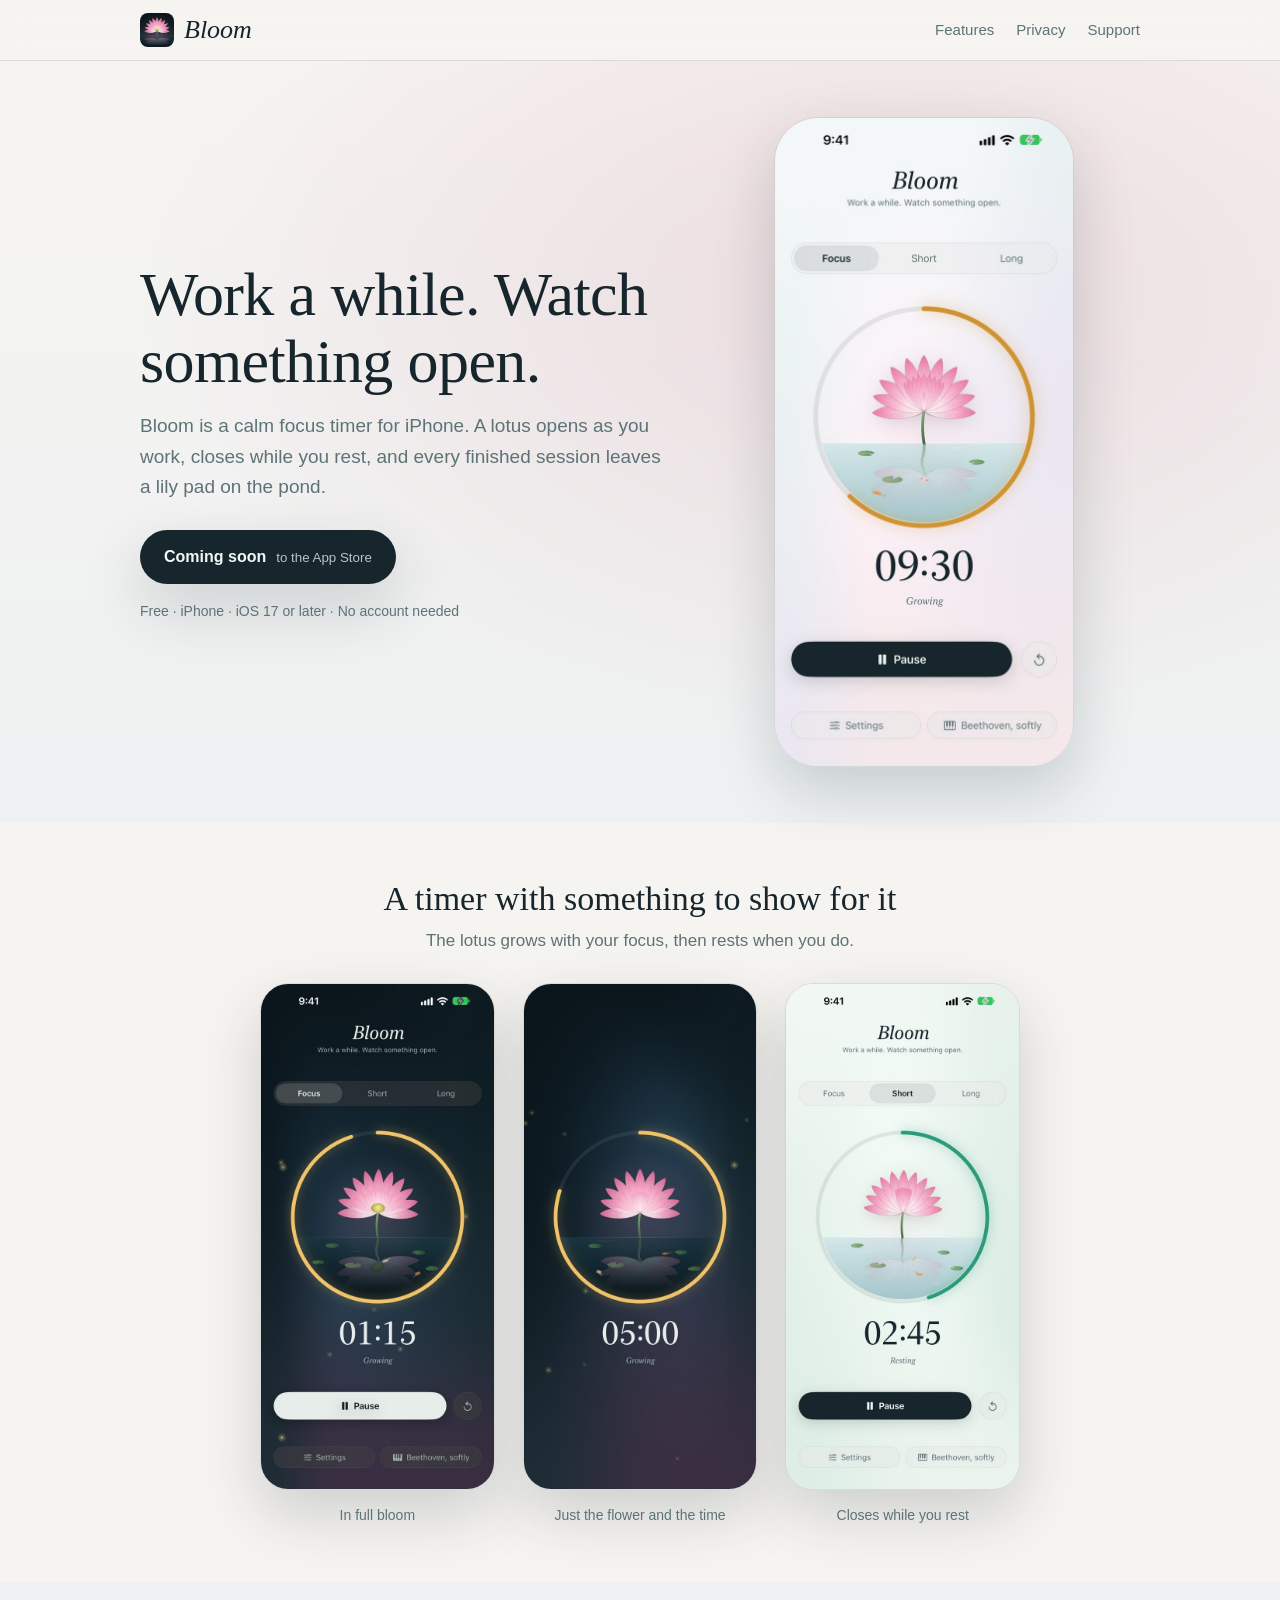
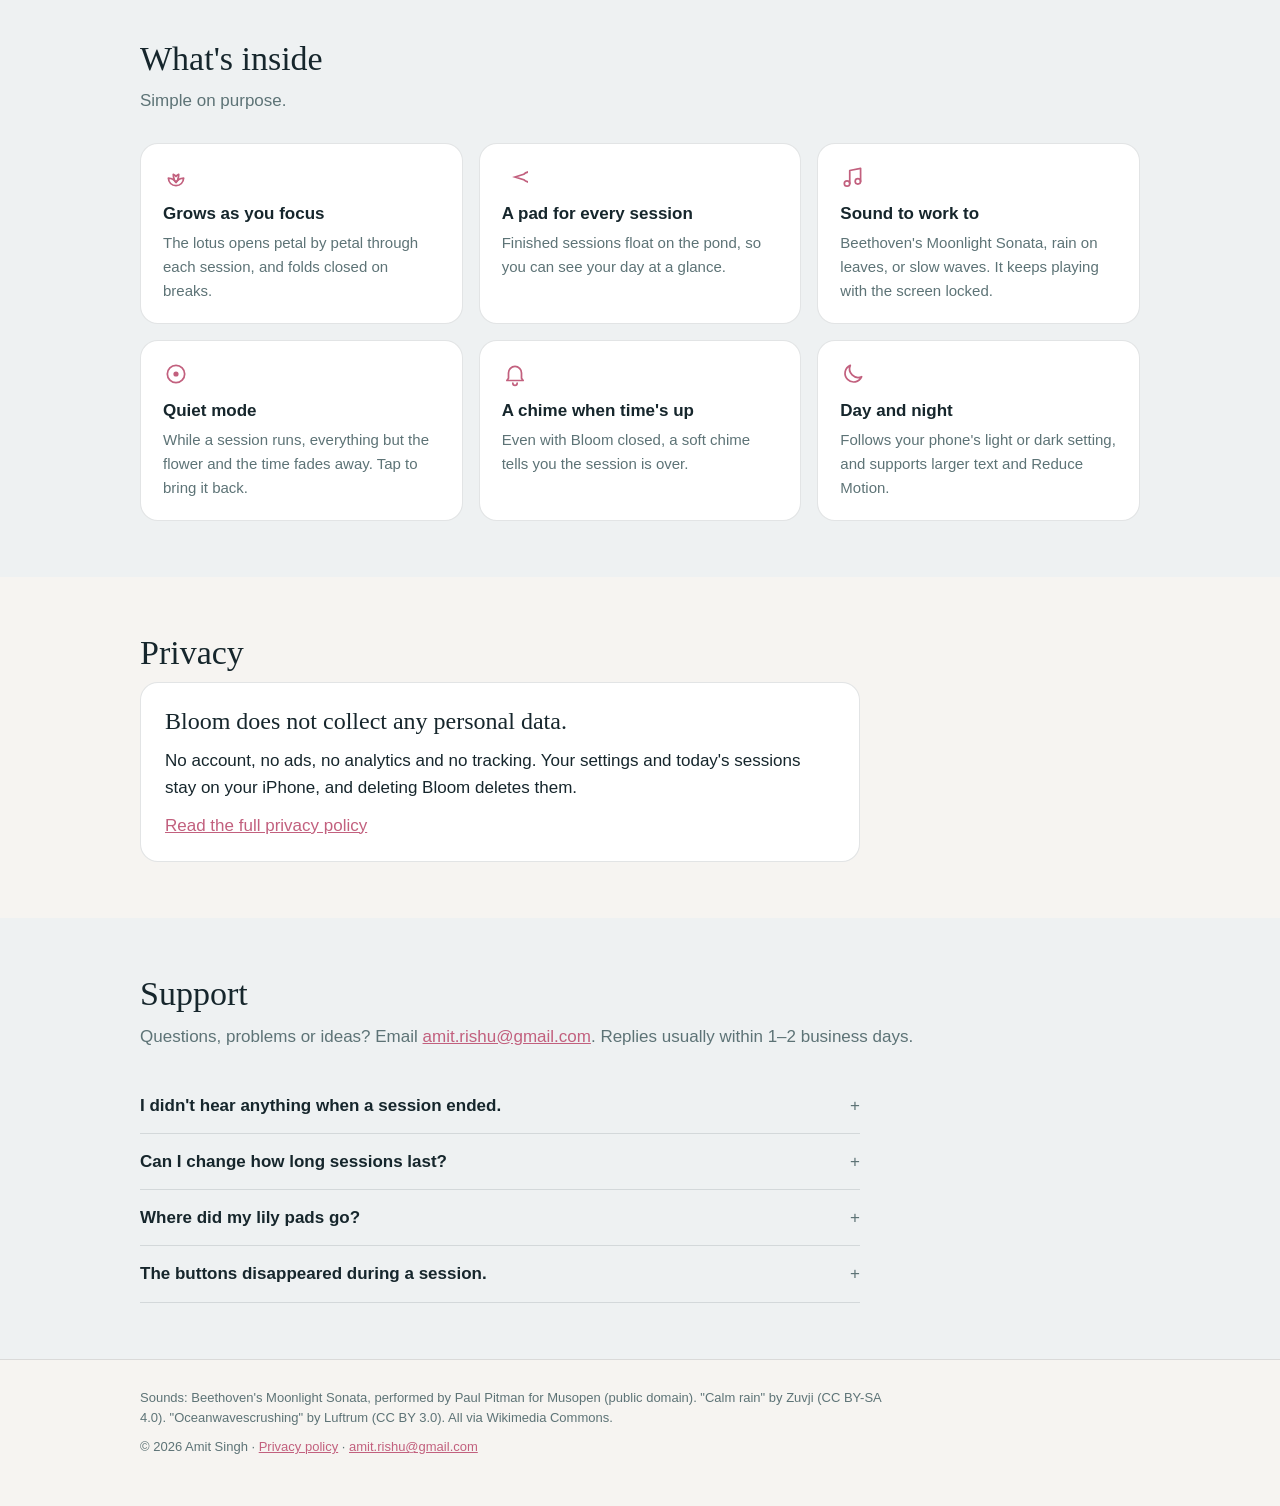
==== index.html @ e1747d7a "Add files via upload" ====
<!DOCTYPE html>
<html lang="en">
<head>
<meta charset="utf-8">
<meta name="viewport" content="width=device-width, initial-scale=1">
<title>Bloom — a calm focus timer for iPhone</title>
<meta name="description" content="Bloom is a calm focus timer for iPhone. A lotus opens as you work, closes while you rest, and every finished session leaves a lily pad on the pond.">
<meta name="theme-color" content="#f6f4f1" media="(prefers-color-scheme: light)">
<meta name="theme-color" content="#0b161c" media="(prefers-color-scheme: dark)">
<link rel="icon" type="image/png" href="assets/favicon-64.png">
<link rel="apple-touch-icon" href="assets/apple-touch-icon.png">
<meta property="og:title" content="Bloom — a calm focus timer">
<meta property="og:description" content="A lotus opens as you work, closes while you rest, and every finished session leaves a lily pad on the pond.">
<meta property="og:image" content="assets/share-card.png">
<link rel="stylesheet" href="style.css">
</head>
<body>

<header class="top">
  <div class="wrap">
    <a class="brand" href="#"><img src="assets/icon-512.png" alt=""><span>Bloom</span></a>
    <nav>
      <a class="optional" href="#features">Features</a>
      <a href="#privacy">Privacy</a>
      <a href="#support">Support</a>
    </nav>
  </div>
</header>

<main>
  <div class="hero">
    <div class="wrap">
      <div>
        <h1>Work a while. Watch something open.</h1>
        <p class="lede">Bloom is a calm focus timer for iPhone. A lotus opens as you work, closes while
          you rest, and every finished session leaves a lily pad on the pond.</p>
        <!-- When Bloom is live: set href to the App Store link, remove aria-disabled, and change the
             text to "Download on the App Store" (or use Apple's official badge). -->
        <a class="store" aria-disabled="true">Coming soon <small>to the App Store</small></a>
        <p class="facts">Free · iPhone · iOS 17 or later · No account needed</p>
      </div>
      <picture class="phone">
        <source srcset="assets/dark-1-hero.jpg" media="(prefers-color-scheme: dark)">
        <img src="assets/light-1-hero.jpg" width="600" height="1304"
             alt="Bloom's timer: a pink lotus half open above a small pond inside a gold progress ring, with 09:30 left.">
      </picture>
    </div>
  </div>

  <section id="screens">
    <div class="wrap">
      <h2>A timer with something to show for it</h2>
      <p class="sub">The lotus grows with your focus, then rests when you do.</p>
      <div class="shots">
        <figure><img src="assets/dark-2-bloom.jpg" width="600" height="1304" loading="lazy"
             alt="The lotus in full bloom with a golden centre, lily pads on the pond."><figcaption>In full bloom</figcaption></figure>
        <figure><img src="assets/dark-3-quiet.jpg" width="600" height="1304" loading="lazy"
             alt="Quiet mode: only the lotus and the time remain on screen."><figcaption>Just the flower and the time</figcaption></figure>
        <figure><img src="assets/light-4-break.jpg" width="600" height="1304" loading="lazy"
             alt="A break in the day theme: the lotus gently closing, with a green progress ring."><figcaption>Closes while you rest</figcaption></figure>
      </div>
    </div>
  </section>

  <section id="features" class="alt">
    <div class="wrap">
      <h2>What's inside</h2>
      <p class="sub">Simple on purpose.</p>
      <div class="features">
        <div class="feature">
          <svg class="mark" viewBox="0 0 24 24" fill="none" stroke="currentColor" stroke-width="1.6" stroke-linecap="round" stroke-linejoin="round" aria-hidden="true"><path d="M12 20c-4 0-7-3-7-7 3 0 5.5 1.5 7 4 1.5-2.5 4-4 7-4 0 4-3 7-7 7z"/><path d="M12 17c-2-2-2.5-5-2.5-7.5C11 10 12 11.5 12 11.5s1-1.5 2.5-2C14.5 12 14 15 12 17z"/></svg>
          <h3>Grows as you focus</h3>
          <p>The lotus opens petal by petal through each session, and folds closed on breaks.</p>
        </div>
        <div class="feature">
          <svg class="mark" viewBox="0 0 24 24" fill="none" stroke="currentColor" stroke-width="1.6" stroke-linecap="round" aria-hidden="true"><path d="M12 12 20 9.5A8.5 5 0 1 1 20 14.5Z"/></svg>
          <h3>A pad for every session</h3>
          <p>Finished sessions float on the pond, so you can see your day at a glance.</p>
        </div>
        <div class="feature">
          <svg class="mark" viewBox="0 0 24 24" fill="none" stroke="currentColor" stroke-width="1.6" stroke-linecap="round" stroke-linejoin="round" aria-hidden="true"><path d="M9 18V6l10-2v12"/><circle cx="6.5" cy="18" r="2.5"/><circle cx="16.5" cy="16" r="2.5"/></svg>
          <h3>Sound to work to</h3>
          <p>Beethoven's Moonlight Sonata, rain on leaves, or slow waves. It keeps playing with the screen locked.</p>
        </div>
        <div class="feature">
          <svg class="mark" viewBox="0 0 24 24" fill="none" stroke="currentColor" stroke-width="1.6" aria-hidden="true"><circle cx="12" cy="12" r="8"/><circle cx="12" cy="12" r="1.6" fill="currentColor"/></svg>
          <h3>Quiet mode</h3>
          <p>While a session runs, everything but the flower and the time fades away. Tap to bring it back.</p>
        </div>
        <div class="feature">
          <svg class="mark" viewBox="0 0 24 24" fill="none" stroke="currentColor" stroke-width="1.6" stroke-linecap="round" stroke-linejoin="round" aria-hidden="true"><path d="M6 16V11a6 6 0 1 1 12 0v5l1.5 2h-15z"/><path d="M10 20.5a2 2 0 0 0 4 0"/></svg>
          <h3>A chime when time's up</h3>
          <p>Even with Bloom closed, a soft chime tells you the session is over.</p>
        </div>
        <div class="feature">
          <svg class="mark" viewBox="0 0 24 24" fill="none" stroke="currentColor" stroke-width="1.6" stroke-linecap="round" stroke-linejoin="round" aria-hidden="true"><path d="M20 14.5A8 8 0 0 1 9.5 4a8 8 0 1 0 10.5 10.5z"/></svg>
          <h3>Day and night</h3>
          <p>Follows your phone's light or dark setting, and supports larger text and Reduce Motion.</p>
        </div>
      </div>
    </div>
  </section>

  <section id="privacy">
    <div class="wrap">
      <h2>Privacy</h2>
      <div class="note">
        <p class="big">Bloom does not collect any personal data.</p>
        <p>No account, no ads, no analytics and no tracking. Your settings and today's sessions stay
          on your iPhone, and deleting Bloom deletes them.</p>
        <p><a href="privacy.html">Read the full privacy policy</a></p>
      </div>
    </div>
  </section>

  <section id="support" class="alt">
    <div class="wrap">
      <h2>Support</h2>
      <p class="sub">Questions, problems or ideas? Email
        <a href="mailto:amit.rishu@gmail.com">amit.rishu@gmail.com</a>. Replies usually within 1–2 business days.</p>
      <details>
        <summary>I didn't hear anything when a session ended.</summary>
        <p>Check that notifications are allowed in Settings › Notifications › Bloom, and that your ringer is on.</p>
      </details>
      <details>
        <summary>Can I change how long sessions last?</summary>
        <p>Yes. Tap Settings in the app: focus runs from 1 to 90 minutes, breaks from 1 to 40. A long break
          comes after every fourth focus session.</p>
      </details>
      <details>
        <summary>Where did my lily pads go?</summary>
        <p>The pond shows today's sessions and starts fresh each morning.</p>
      </details>
      <details>
        <summary>The buttons disappeared during a session.</summary>
        <p>That's quiet mode. Tap anywhere on the screen to bring them back.</p>
      </details>
    </div>
  </section>
</main>

<footer>
  <div class="wrap">
    <p>Sounds: Beethoven's Moonlight Sonata, performed by Paul Pitman for Musopen (public domain). "Calm rain"
      by Zuvji (CC BY-SA 4.0). "Oceanwavescrushing" by Luftrum (CC BY 3.0). All via Wikimedia Commons.</p>
    <p>© 2026 Amit Singh · <a href="privacy.html">Privacy policy</a> ·
      <a href="mailto:amit.rishu@gmail.com">amit.rishu@gmail.com</a></p>
  </div>
</footer>

</body>
</html>
---- style.css ----
/* Bloom — support site. Colours are Bloom's own (Theme.swift): night teal, lotus pink and gold
   after dark; cream and ink by day. Follows the visitor's light/dark setting, like the app. */
:root {
  --bg: #f6f4f1;
  --bg-2: #eef1f2;
  --card: #ffffff;
  --ink: #16262c;
  --dim: #5d7376;
  --line: rgba(22, 38, 44, 0.12);
  --rose: #c2607e;
  --gold: #a8761a;
  --button: #16262c;
  --button-ink: #f3f7f6;
  --shadow: 0 24px 60px rgba(22, 38, 44, 0.18);
  --serif: "New York", ui-serif, Georgia, "Times New Roman", serif;
  --sans: -apple-system, BlinkMacSystemFont, "SF Pro Text", "Helvetica Neue", Arial, sans-serif;
}
@media (prefers-color-scheme: dark) {
  :root {
    --bg: #0b161c;
    --bg-2: #13232b;
    --card: #182a33;
    --ink: #e7ede9;
    --dim: #9fb0ae;
    --line: rgba(231, 237, 233, 0.13);
    --rose: #e58aa2;
    --gold: #f2c469;
    --button: #e7ede9;
    --button-ink: #12222a;
    --shadow: 0 24px 60px rgba(0, 0, 0, 0.45);
  }
}

* { box-sizing: border-box; }
html { -webkit-text-size-adjust: 100%; scroll-behavior: smooth; }
body {
  margin: 0;
  background: var(--bg);
  color: var(--ink);
  font: 17px/1.6 var(--sans);
}
img { max-width: 100%; display: block; }
a { color: var(--rose); }
.wrap { max-width: 1040px; margin: 0 auto; padding: 0 20px; }

/* Header: small and quiet — the app, not a banner, is the hero. */
.top {
  position: sticky; top: 0; z-index: 10;
  background: color-mix(in srgb, var(--bg) 88%, transparent);
  backdrop-filter: saturate(160%) blur(14px);
  -webkit-backdrop-filter: saturate(160%) blur(14px);
  border-bottom: 1px solid var(--line);
}
.top .wrap { display: flex; align-items: center; justify-content: space-between; height: 60px; }
.brand { display: flex; align-items: center; gap: 10px; color: var(--ink); text-decoration: none; }
.brand img { width: 34px; height: 34px; border-radius: 8px; }
.brand span { font: italic 26px/1 var(--serif); }
.top nav { display: flex; gap: 22px; }
.top nav a { color: var(--dim); text-decoration: none; font-size: 15px; }
.top nav a:hover { color: var(--ink); }

/* Hero: the words and the app side by side. */
.hero {
  background: radial-gradient(ellipse at 70% 30%, color-mix(in srgb, var(--rose) 16%, transparent), transparent 60%),
              linear-gradient(var(--bg), var(--bg-2));
}
.hero .wrap {
  display: grid; grid-template-columns: 1.1fr 0.9fr; gap: 40px; align-items: center;
  padding-top: 56px; padding-bottom: 56px;
}
.hero h1 { font: 400 clamp(40px, 6vw, 62px)/1.08 var(--serif); margin: 0 0 16px; letter-spacing: -0.01em; }
.hero p.lede { font-size: 19px; color: var(--dim); margin: 0 0 28px; max-width: 30em; }
.store {
  display: inline-flex; align-items: center; gap: 10px;
  background: var(--button); color: var(--button-ink);
  padding: 14px 24px; border-radius: 999px; text-decoration: none;
  font-weight: 600; font-size: 16px; box-shadow: var(--shadow);
}
.store[aria-disabled="true"] { cursor: default; }
.store small { font-weight: 500; opacity: 0.75; }
.facts { margin: 16px 0 0; color: var(--dim); font-size: 14px; }
.phone {
  display: block; justify-self: center; width: min(300px, 78vw);
  border-radius: 44px; overflow: hidden; box-shadow: var(--shadow);
  border: 1px solid var(--line);
}
.phone img { width: 100%; height: auto; }

/* Sections */
section { padding: 56px 0; scroll-margin-top: 60px; } /* clear the sticky header on nav jumps */
section h2 { font: 400 34px/1.2 var(--serif); margin: 0 0 8px; }
section .sub { color: var(--dim); margin: 0 0 28px; }
.alt { background: var(--bg-2); }

#screens .wrap { text-align: center; }
/* Three screens side by side, always fully in view (no sideways scrolling). */
.shots { display: grid; grid-template-columns: repeat(3, 1fr); gap: 28px; max-width: 760px; margin: 0 auto; }
.shots figure { margin: 0; }
.shots img { width: 100%; height: auto; border-radius: 28px; border: 1px solid var(--line); box-shadow: var(--shadow); }
.shots figcaption { color: var(--dim); font-size: 14px; text-align: center; margin-top: 14px; }

.features { display: grid; grid-template-columns: repeat(3, 1fr); gap: 16px; }
.feature { background: var(--card); border: 1px solid var(--line); border-radius: 18px; padding: 20px 22px; }
.feature h3 { font-size: 17px; margin: 0 0 4px; }
.feature p { margin: 0; color: var(--dim); font-size: 15px; }
.feature .mark { display: block; width: 26px; height: 26px; margin-bottom: 10px; color: var(--rose); }

.note { background: var(--card); border: 1px solid var(--line); border-radius: 18px; padding: 22px 24px; max-width: 720px; }
.note p { margin: 0 0 10px; }
.note p:last-child { margin: 0; }
.big { font: 400 24px/1.35 var(--serif); }

details { border-bottom: 1px solid var(--line); padding: 14px 0; max-width: 720px; }
details summary { cursor: pointer; font-weight: 600; list-style: none; }
details summary::-webkit-details-marker { display: none; }
details summary::after { content: "+"; float: right; color: var(--dim); font-weight: 400; }
details[open] summary::after { content: "–"; }
details p { color: var(--dim); margin: 8px 0 0; }

footer { border-top: 1px solid var(--line); padding: 28px 0 40px; color: var(--dim); font-size: 13px; }
footer p { margin: 0 0 8px; max-width: 760px; }

/* Privacy policy page */
.policy { max-width: 720px; padding-top: 44px; padding-bottom: 20px; }
.policy h1 { font: 400 42px/1.15 var(--serif); margin: 0 0 6px; }
.policy h2 { font: 600 19px/1.3 var(--sans); margin: 30px 0 6px; }
.policy p, .policy li { color: var(--ink); }
.policy .meta { color: var(--dim); margin: 0 0 24px; }

@media (max-width: 820px) {
  .hero .wrap { grid-template-columns: 1fr; gap: 36px; padding-top: 40px; text-align: center; }
  .hero p.lede { margin-left: auto; margin-right: auto; }
  .features { grid-template-columns: 1fr; }
  section h2 { font-size: 28px; }
  .shots { gap: 10px; }
  .shots img { border-radius: 14px; }
  .shots figcaption { font-size: 12px; line-height: 1.35; }
  .top nav { gap: 16px; }
  .top nav a.optional { display: none; }
}
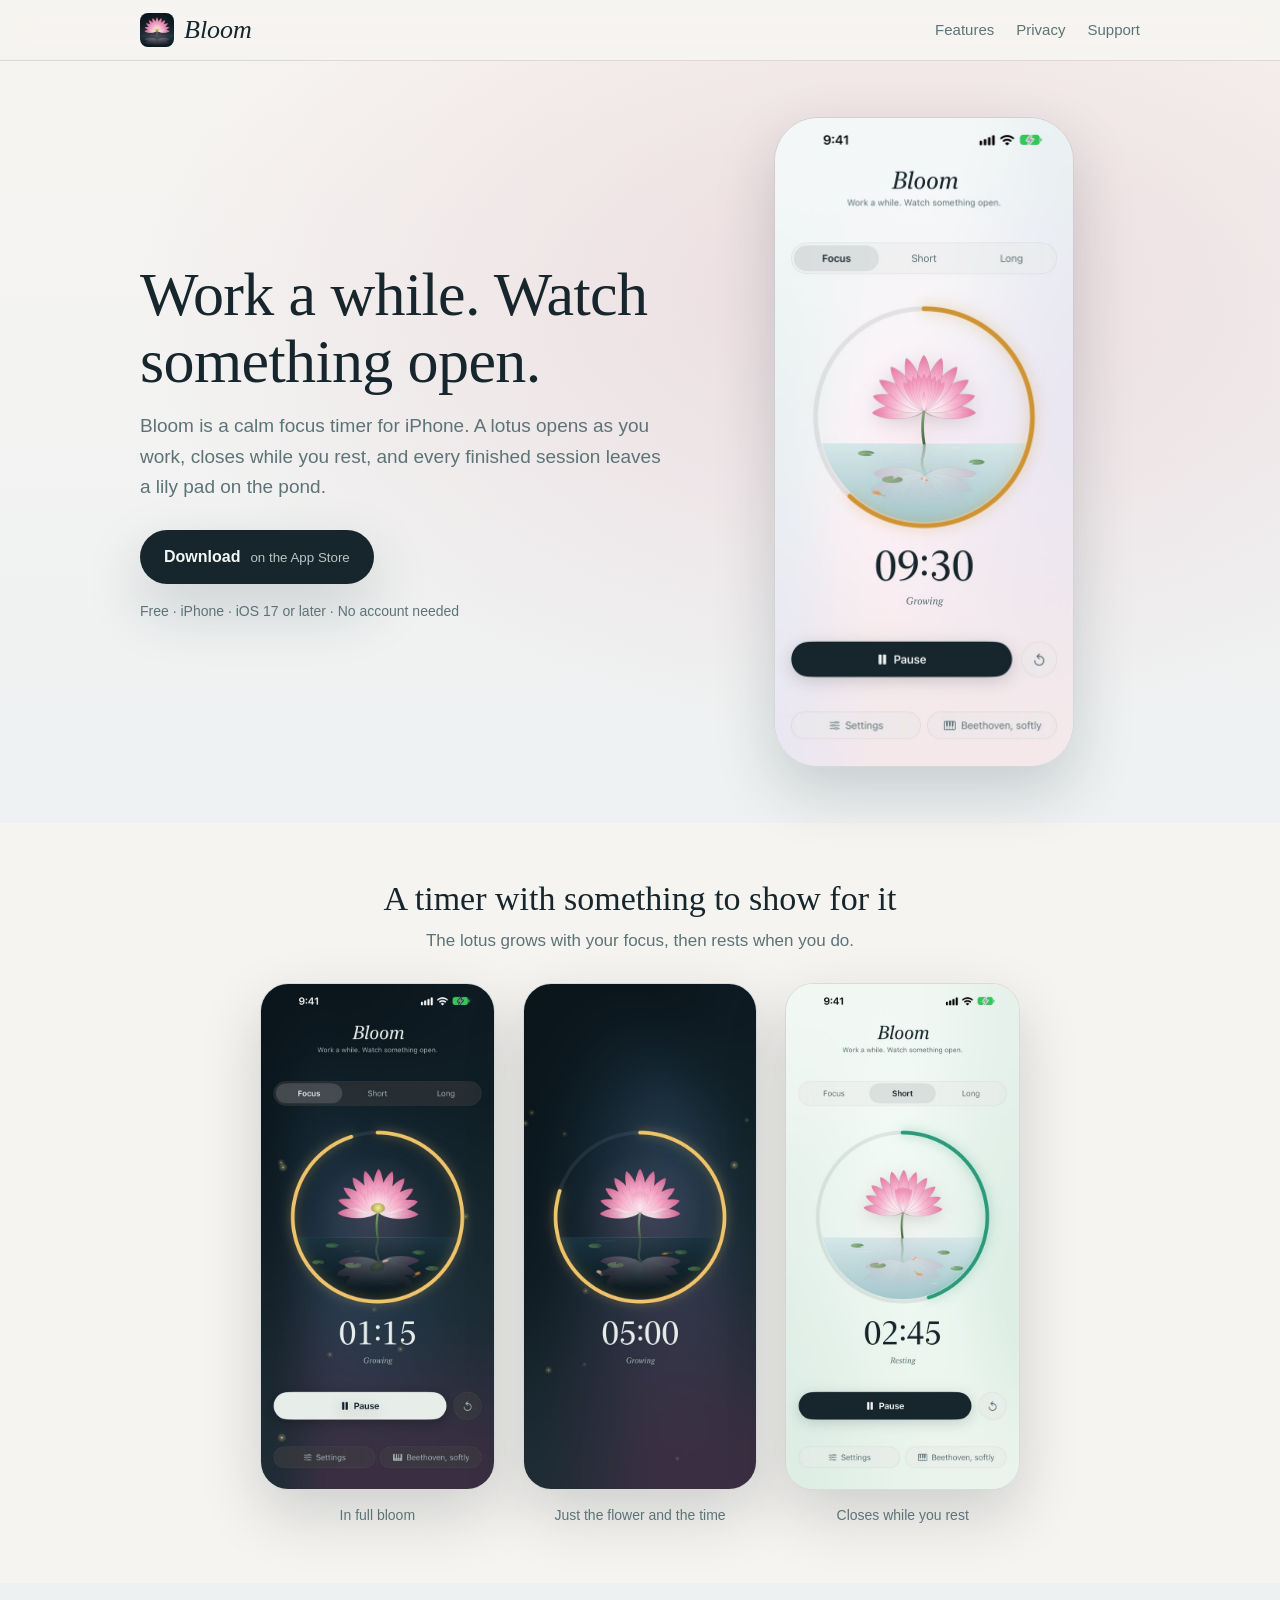
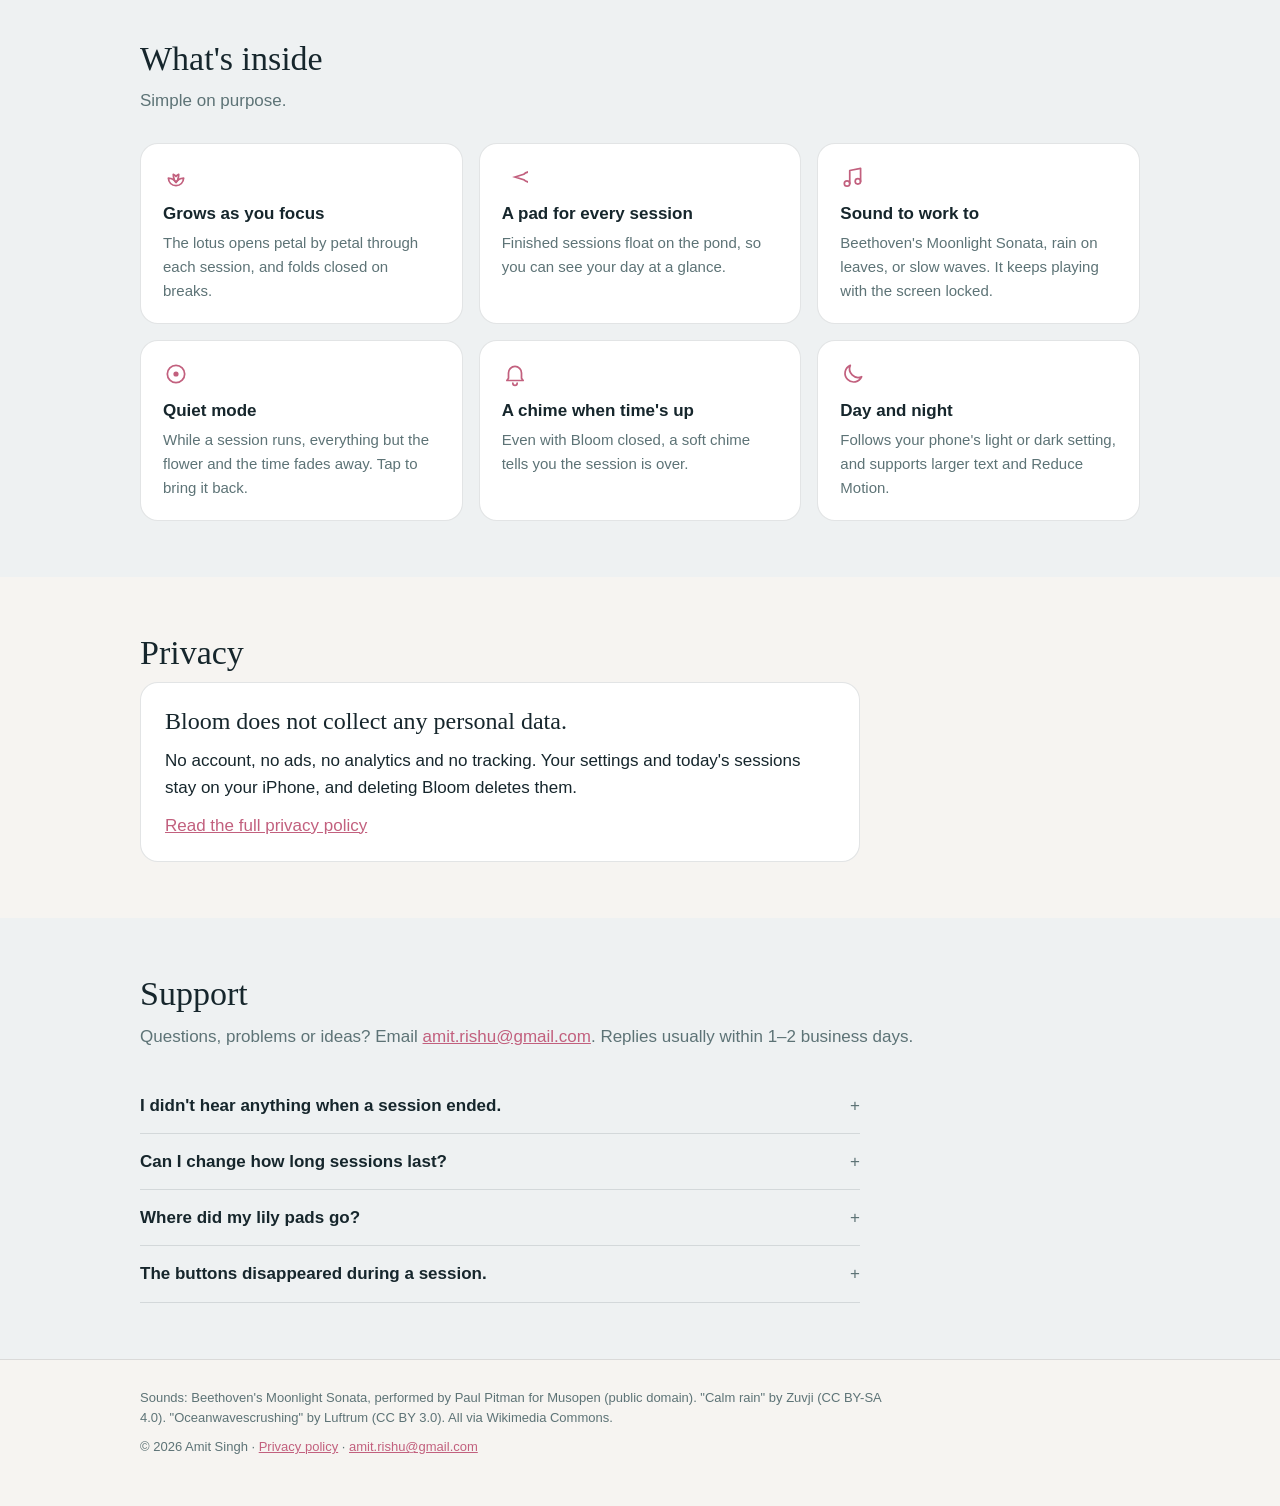
==== commit c4a9d541: "Bloom is live: link the button to the App Store Co-Authored-By: Claude Opus 5.5 <noreply@anthropic.c" ====
--- a/index.html
+++ b/index.html
@@ -34,9 +34,8 @@
         <h1>Work a while. Watch something open.</h1>
         <p class="lede">Bloom is a calm focus timer for iPhone. A lotus opens as you work, closes while
           you rest, and every finished session leaves a lily pad on the pond.</p>
-        <!-- When Bloom is live: set href to the App Store link, remove aria-disabled, and change the
-             text to "Download on the App Store" (or use Apple's official badge). -->
-        <a class="store" aria-disabled="true">Coming soon <small>to the App Store</small></a>
+        <!-- No country code in the link, so visitors land in their own country's store. -->
+        <a class="store" href="https://apps.apple.com/app/bloom-pomodoro/id6816333413">Download <small>on the App Store</small></a>
         <p class="facts">Free · iPhone · iOS 17 or later · No account needed</p>
       </div>
       <picture class="phone">
--- a/style.css
+++ b/style.css
@@ -76,7 +76,8 @@
   padding: 14px 24px; border-radius: 999px; text-decoration: none;
   font-weight: 600; font-size: 16px; box-shadow: var(--shadow);
 }
-.store[aria-disabled="true"] { cursor: default; }
+.store { transition: transform 0.15s ease; }
+.store:hover { transform: translateY(-1px); }
 .store small { font-weight: 500; opacity: 0.75; }
 .facts { margin: 16px 0 0; color: var(--dim); font-size: 14px; }
 .phone {
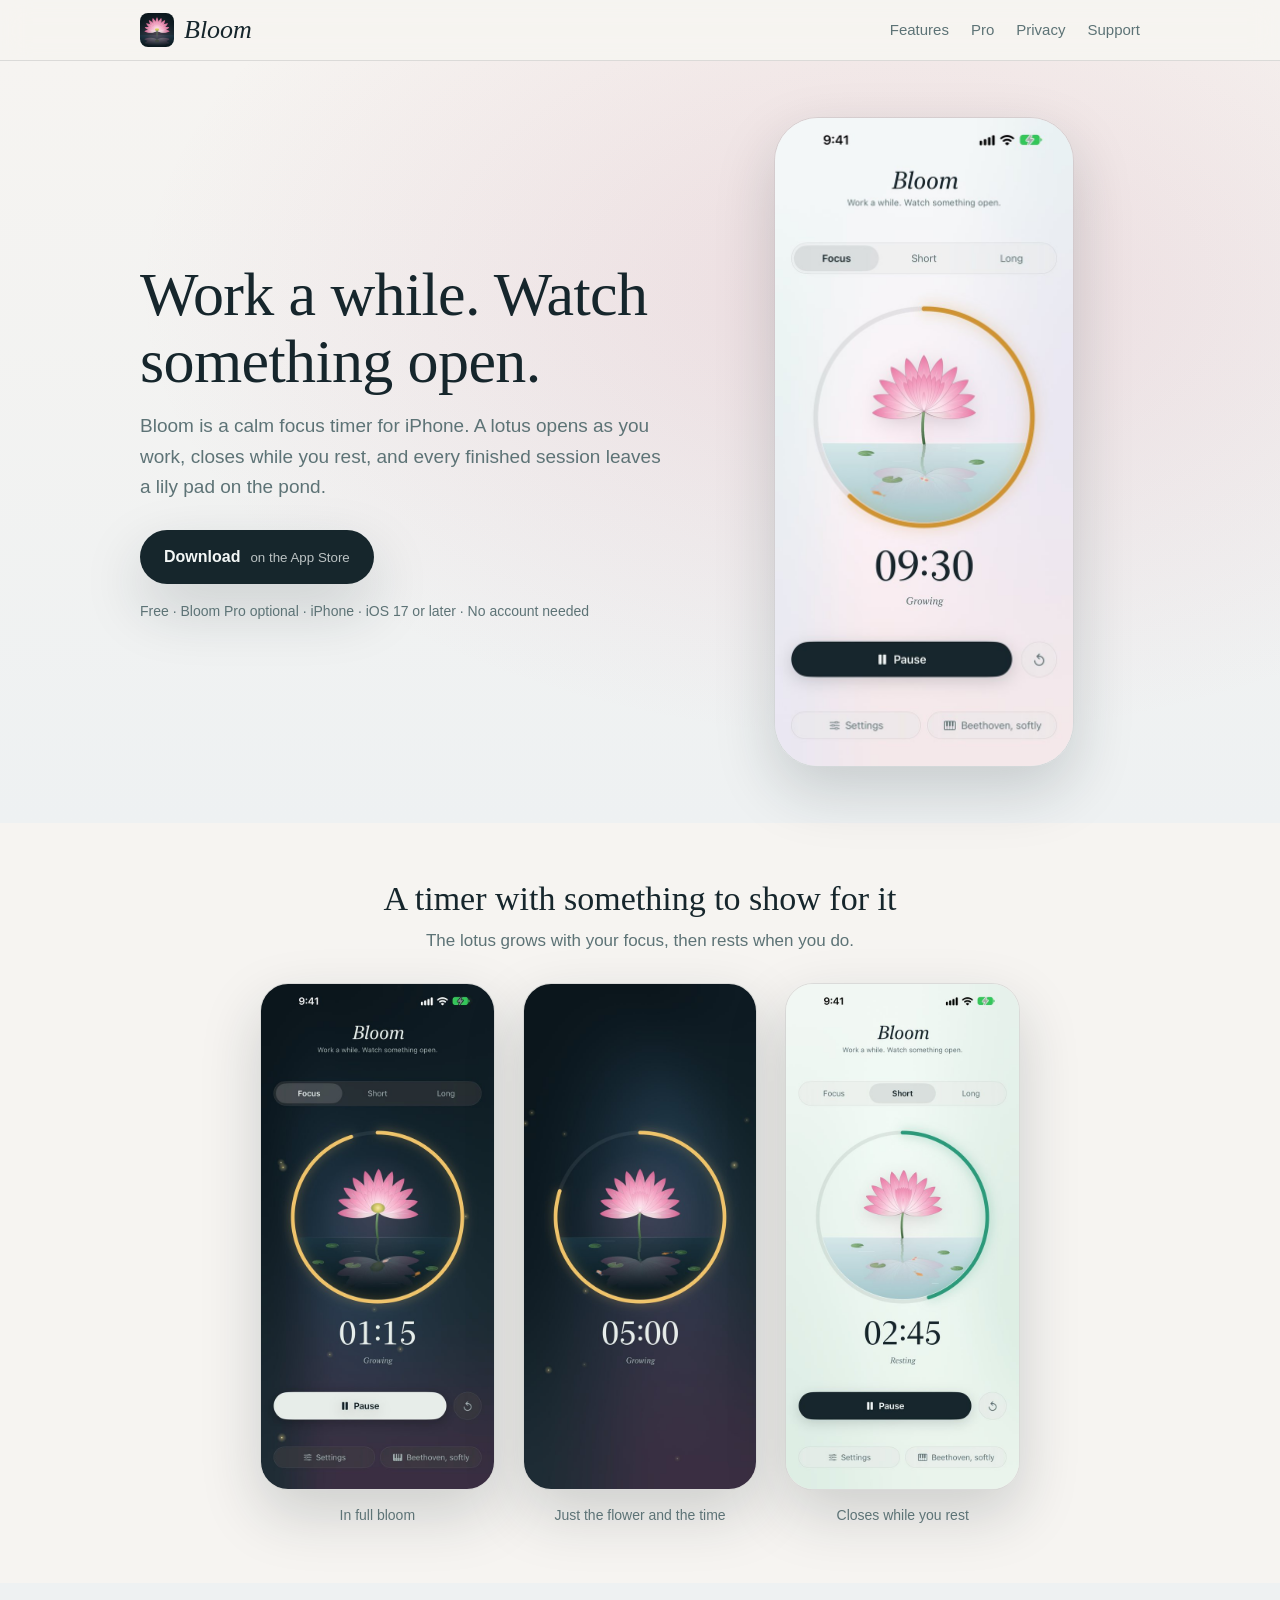
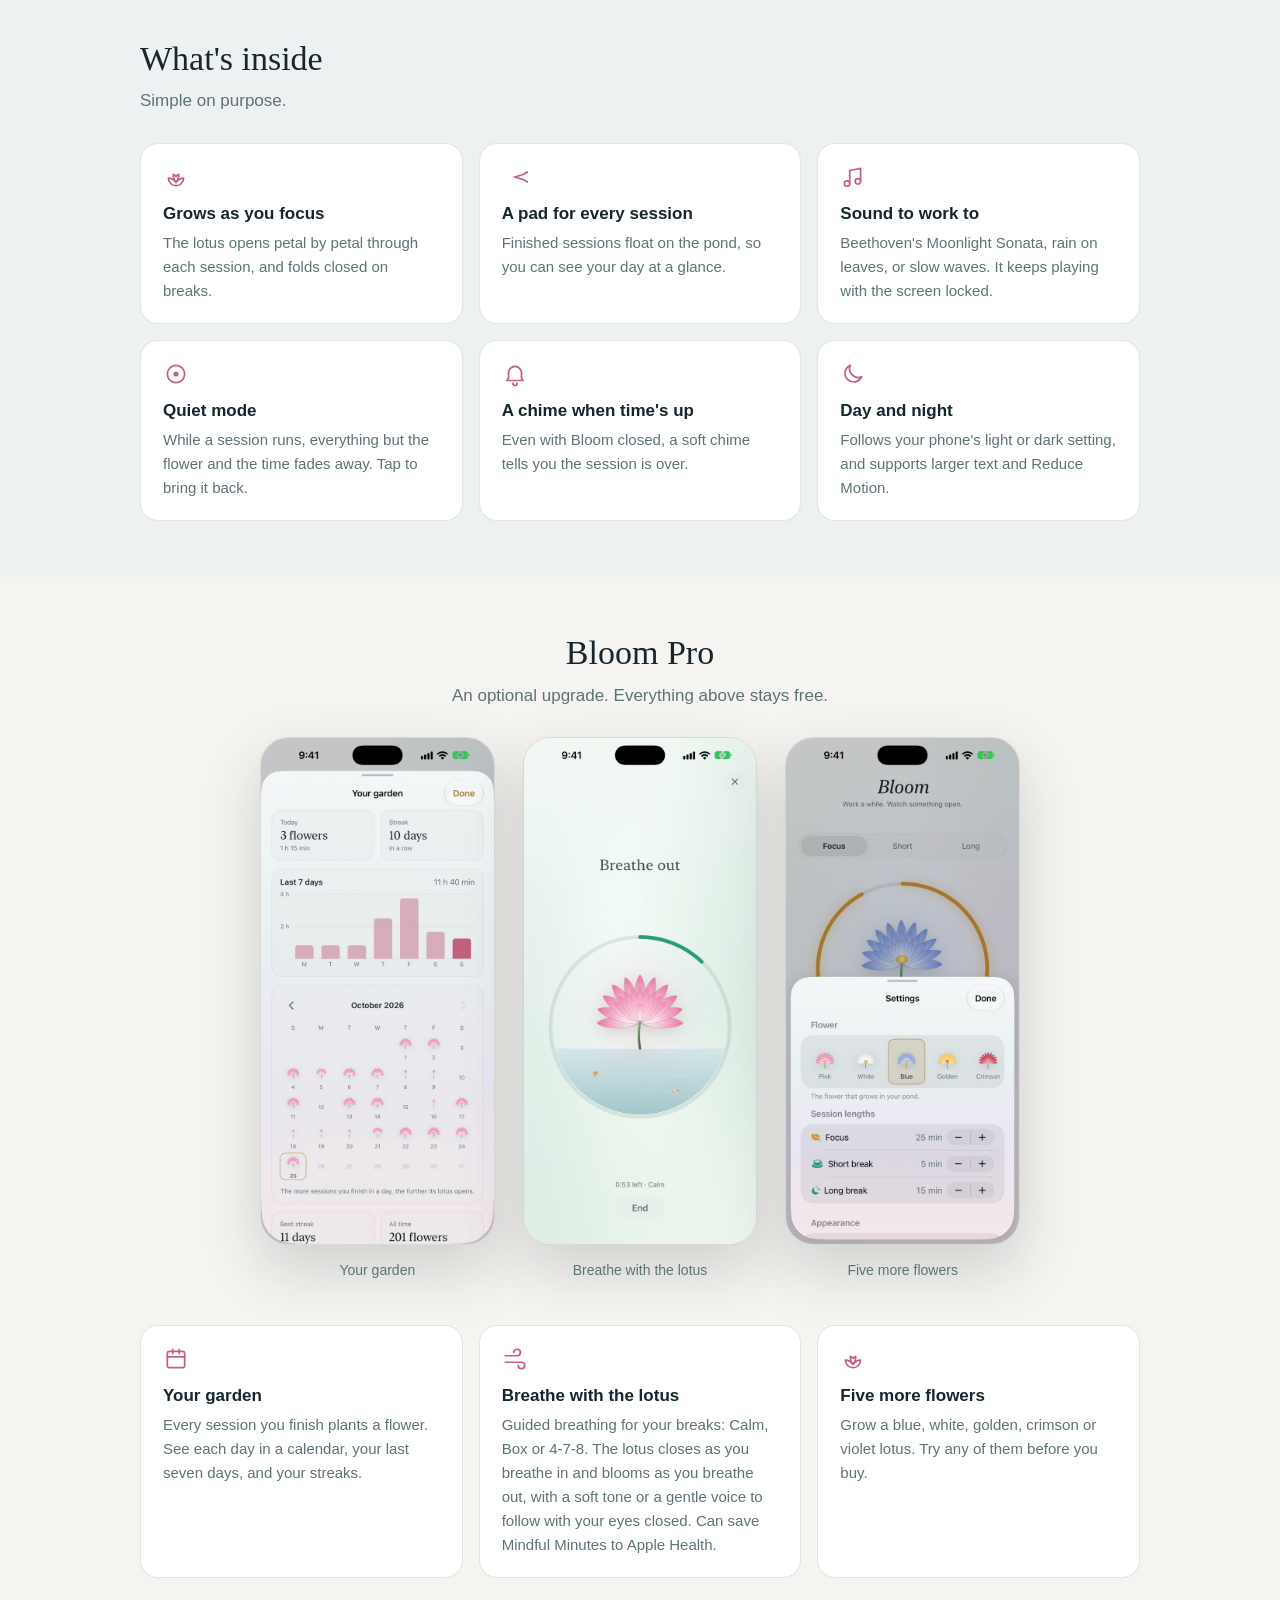
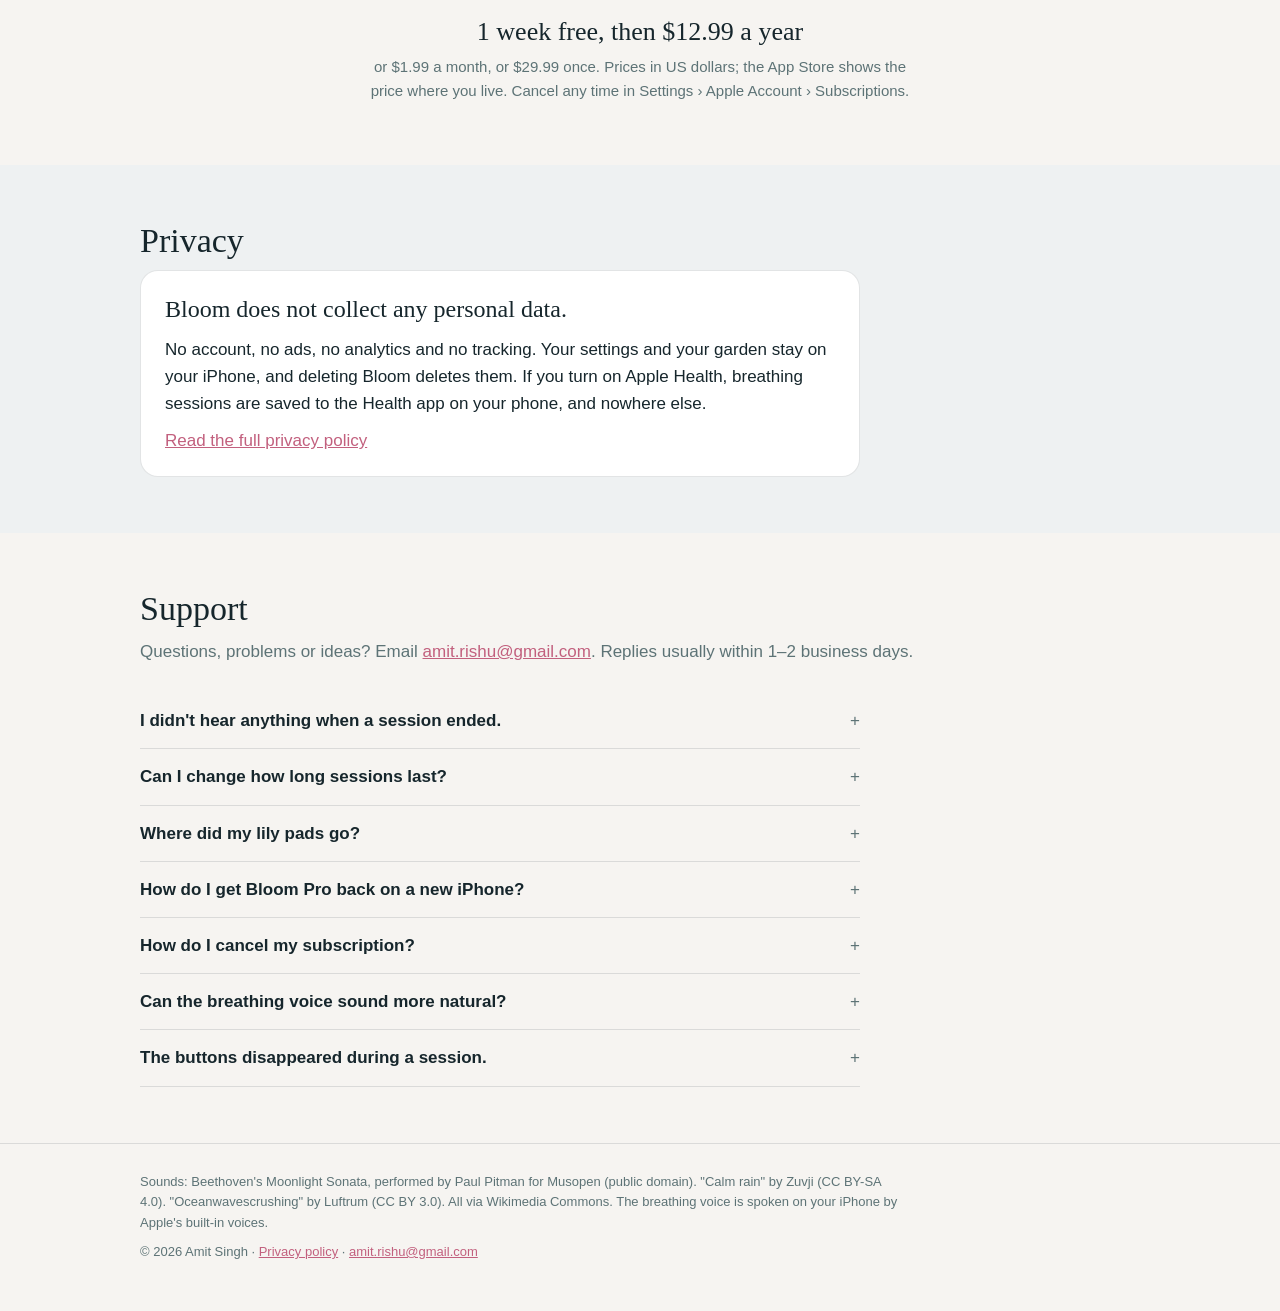
==== commit 667497d9: "Bloom 1.2: Bloom Pro section, updated privacy note and FAQs Co-Authored-By: Claude Opus 5.5 <noreply" ====
--- a/index.html
+++ b/index.html
@@ -21,6 +21,7 @@
     <a class="brand" href="#"><img src="assets/icon-512.png" alt=""><span>Bloom</span></a>
     <nav>
       <a class="optional" href="#features">Features</a>
+      <a href="#pro">Pro</a>
       <a href="#privacy">Privacy</a>
       <a href="#support">Support</a>
     </nav>
@@ -36,7 +37,7 @@
           you rest, and every finished session leaves a lily pad on the pond.</p>
         <!-- No country code in the link, so visitors land in their own country's store. -->
         <a class="store" href="https://apps.apple.com/app/bloom-pomodoro/id6816333413">Download <small>on the App Store</small></a>
-        <p class="facts">Free · iPhone · iOS 17 or later · No account needed</p>
+        <p class="facts">Free · Bloom Pro optional · iPhone · iOS 17 or later · No account needed</p>
       </div>
       <picture class="phone">
         <source srcset="assets/dark-1-hero.jpg" media="(prefers-color-scheme: dark)">
@@ -100,19 +101,70 @@
     </div>
   </section>
 
-  <section id="privacy">
+  <section id="pro">
+    <div class="wrap">
+      <div class="intro">
+        <h2>Bloom Pro</h2>
+        <p class="sub">An optional upgrade. Everything above stays free.</p>
+      </div>
+      <div class="shots">
+        <figure><picture>
+          <source srcset="assets/pro-dark-garden.jpg" media="(prefers-color-scheme: dark)">
+          <img src="assets/pro-light-garden.jpg" width="600" height="1304" loading="lazy"
+               alt="Your garden: today's three flowers, a ten-day streak, a chart of the last seven days and a calendar of lotus flowers.">
+        </picture><figcaption>Your garden</figcaption></figure>
+        <figure><picture>
+          <source srcset="assets/pro-dark-breathe.jpg" media="(prefers-color-scheme: dark)">
+          <img src="assets/pro-light-breathe.jpg" width="600" height="1304" loading="lazy"
+               alt="Breathing with the lotus: the words Breathe out above a fully open pink lotus.">
+        </picture><figcaption>Breathe with the lotus</figcaption></figure>
+        <figure><picture>
+          <source srcset="assets/pro-dark-flowers.jpg" media="(prefers-color-scheme: dark)">
+          <img src="assets/pro-light-flowers.jpg" width="600" height="1304" loading="lazy"
+               alt="Choosing a flower in Settings: pink, white, blue, golden and crimson lotus, with blue selected.">
+        </picture><figcaption>Five more flowers</figcaption></figure>
+      </div>
+      <div class="features pro-features">
+        <div class="feature">
+          <svg class="mark" viewBox="0 0 24 24" fill="none" stroke="currentColor" stroke-width="1.6" stroke-linecap="round" stroke-linejoin="round" aria-hidden="true"><rect x="4" y="5" width="16" height="15" rx="2"/><path d="M4 10h16M9 3v4M15 3v4"/></svg>
+          <h3>Your garden</h3>
+          <p>Every session you finish plants a flower. See each day in a calendar, your last seven days, and your streaks.</p>
+        </div>
+        <div class="feature">
+          <svg class="mark" viewBox="0 0 24 24" fill="none" stroke="currentColor" stroke-width="1.6" stroke-linecap="round" stroke-linejoin="round" aria-hidden="true"><path d="M3 9h11a3 3 0 1 0-3-3"/><path d="M3 15h15a3 3 0 1 1-3 3"/></svg>
+          <h3>Breathe with the lotus</h3>
+          <p>Guided breathing for your breaks: Calm, Box or 4-7-8. The lotus closes as you breathe in and blooms as
+            you breathe out, with a soft tone or a gentle voice to follow with your eyes closed. Can save Mindful
+            Minutes to Apple Health.</p>
+        </div>
+        <div class="feature">
+          <svg class="mark" viewBox="0 0 24 24" fill="none" stroke="currentColor" stroke-width="1.6" stroke-linecap="round" stroke-linejoin="round" aria-hidden="true"><path d="M12 20c-4 0-7-3-7-7 3 0 5.5 1.5 7 4 1.5-2.5 4-4 7-4 0 4-3 7-7 7z"/><path d="M12 17c-2-2-2.5-5-2.5-7.5C11 10 12 11.5 12 11.5s1-1.5 2.5-2C14.5 12 14 15 12 17z"/></svg>
+          <h3>Five more flowers</h3>
+          <p>Grow a blue, white, golden, crimson or violet lotus. Try any of them before you buy.</p>
+        </div>
+      </div>
+      <div class="plans">
+        <p class="big">1 week free, then $12.99 a year</p>
+        <p>or $1.99 a month, or $29.99 once. Prices in US dollars; the App Store shows the price where you live.
+          Cancel any time in Settings › Apple Account › Subscriptions.</p>
+      </div>
+    </div>
+  </section>
+
+  <section id="privacy" class="alt">
     <div class="wrap">
       <h2>Privacy</h2>
       <div class="note">
         <p class="big">Bloom does not collect any personal data.</p>
-        <p>No account, no ads, no analytics and no tracking. Your settings and today's sessions stay
-          on your iPhone, and deleting Bloom deletes them.</p>
+        <p>No account, no ads, no analytics and no tracking. Your settings and your garden stay on your
+          iPhone, and deleting Bloom deletes them. If you turn on Apple Health, breathing sessions are saved
+          to the Health app on your phone, and nowhere else.</p>
         <p><a href="privacy.html">Read the full privacy policy</a></p>
       </div>
     </div>
   </section>
 
-  <section id="support" class="alt">
+  <section id="support">
     <div class="wrap">
       <h2>Support</h2>
       <p class="sub">Questions, problems or ideas? Email
@@ -128,7 +180,22 @@
       </details>
       <details>
         <summary>Where did my lily pads go?</summary>
-        <p>The pond shows today's sessions and starts fresh each morning.</p>
+        <p>The pond shows today's sessions and starts fresh each morning. Every finished session is kept in
+          your garden: tap the flower button to the left of Start.</p>
+      </details>
+      <details>
+        <summary>How do I get Bloom Pro back on a new iPhone?</summary>
+        <p>Sign in with the same Apple Account, open the garden, tap See Bloom Pro, then Restore purchases.</p>
+      </details>
+      <details>
+        <summary>How do I cancel my subscription?</summary>
+        <p>In your iPhone's Settings › Apple Account › Subscriptions › Bloom. Pro stays unlocked until the end
+          of the period you've paid for. The lifetime purchase is paid once and never renews.</p>
+      </details>
+      <details>
+        <summary>Can the breathing voice sound more natural?</summary>
+        <p>Yes. Bloom uses the voices built into your iPhone. In Settings, search for "Voices", open English,
+          and download a female voice marked Premium. Bloom uses it once you've closed Bloom (swipe it away in the app switcher) and opened it again.</p>
       </details>
       <details>
         <summary>The buttons disappeared during a session.</summary>
@@ -141,7 +208,8 @@
 <footer>
   <div class="wrap">
     <p>Sounds: Beethoven's Moonlight Sonata, performed by Paul Pitman for Musopen (public domain). "Calm rain"
-      by Zuvji (CC BY-SA 4.0). "Oceanwavescrushing" by Luftrum (CC BY 3.0). All via Wikimedia Commons.</p>
+      by Zuvji (CC BY-SA 4.0). "Oceanwavescrushing" by Luftrum (CC BY 3.0). All via Wikimedia Commons.
+      The breathing voice is spoken on your iPhone by Apple's built-in voices.</p>
     <p>© 2026 Amit Singh · <a href="privacy.html">Privacy policy</a> ·
       <a href="mailto:amit.rishu@gmail.com">amit.rishu@gmail.com</a></p>
   </div>
--- a/style.css
+++ b/style.css
@@ -97,6 +97,7 @@
 /* Three screens side by side, always fully in view (no sideways scrolling). */
 .shots { display: grid; grid-template-columns: repeat(3, 1fr); gap: 28px; max-width: 760px; margin: 0 auto; }
 .shots figure { margin: 0; }
+.shots picture { display: block; }
 .shots img { width: 100%; height: auto; border-radius: 28px; border: 1px solid var(--line); box-shadow: var(--shadow); }
 .shots figcaption { color: var(--dim); font-size: 14px; text-align: center; margin-top: 14px; }
 
@@ -105,6 +106,13 @@
 .feature h3 { font-size: 17px; margin: 0 0 4px; }
 .feature p { margin: 0; color: var(--dim); font-size: 15px; }
 .feature .mark { display: block; width: 26px; height: 26px; margin-bottom: 10px; color: var(--rose); }
+
+/* Bloom Pro: the same screens-and-cards pattern, then the price. */
+#pro .intro, .plans { text-align: center; }
+.pro-features { margin-top: 44px; }
+.plans { margin: 36px auto 0; max-width: 560px; }
+.plans p { margin: 0 0 6px; color: var(--dim); font-size: 15px; }
+.plans p.big { color: var(--ink); font-size: 26px; }
 
 .note { background: var(--card); border: 1px solid var(--line); border-radius: 18px; padding: 22px 24px; max-width: 720px; }
 .note p { margin: 0 0 10px; }
